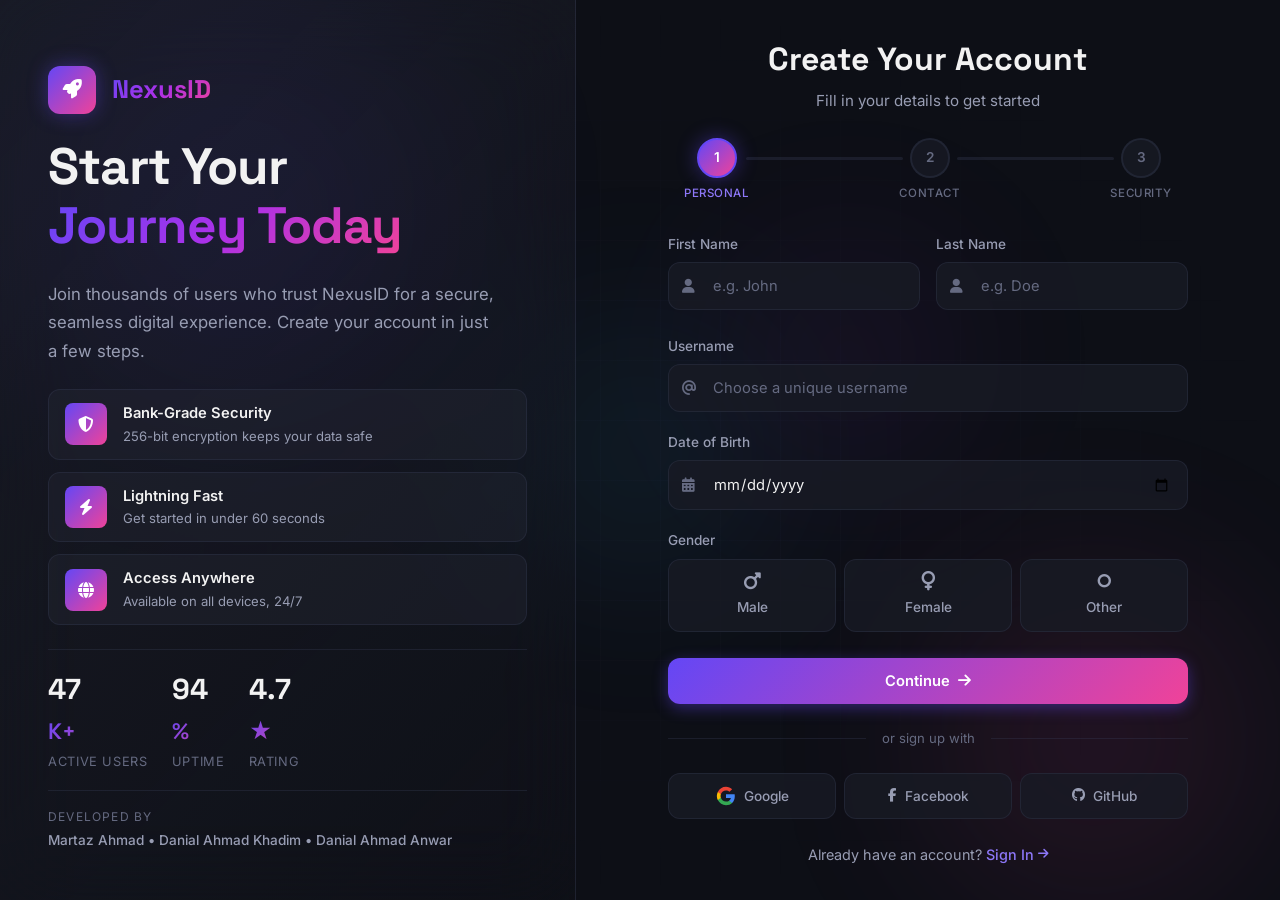
==== index.html @ b47edd1d "Rename signup.html to index.html" ====
<!DOCTYPE html>
<html lang="en">
<head>
    <meta charset="UTF-8">
    <meta name="viewport" content="width=device-width, initial-scale=1.0">
    <meta name="description" content="Create your account — Join us today and get started with a seamless experience.">
    <title>Create Your Account | Sign Up</title>
    <link rel="preconnect" href="https://fonts.googleapis.com">
    <link rel="preconnect" href="https://fonts.gstatic.com" crossorigin>
    <link href="https://fonts.googleapis.com/css2?family=Inter:wght@300;400;500;600;700;800&family=Space+Grotesk:wght@400;500;600;700&display=swap" rel="stylesheet">
    <link rel="stylesheet" href="https://cdnjs.cloudflare.com/ajax/libs/font-awesome/6.5.1/css/all.min.css">
    <link rel="stylesheet" href="styles.css">
</head>
<body>
    <!-- Animated Background -->
    <div class="bg-animation">
        <div class="bg-gradient-orb orb-1"></div>
        <div class="bg-gradient-orb orb-2"></div>
        <div class="bg-gradient-orb orb-3"></div>
        <div class="bg-gradient-orb orb-4"></div>
        <div class="grid-overlay"></div>
    </div>

    <!-- Floating Particles -->
    <div class="particles" id="particles"></div>

    <div class="page-wrapper">
        <!-- Left Panel — Branding -->
        <aside class="brand-panel">
            <div class="brand-content">
                <div class="brand-logo">
                    <div class="logo-icon">
                        <i class="fas fa-rocket"></i>
                    </div>
                    <span class="logo-text">NexusID</span>
                </div>
                <h1 class="brand-headline">Start Your<br><span class="gradient-text">Journey Today</span></h1>
                <p class="brand-description">Join thousands of users who trust NexusID for a secure, seamless digital experience. Create your account in just a few steps.</p>
                
                <div class="features-list">
                    <div class="feature-item" style="--delay: 0.1s">
                        <div class="feature-icon"><i class="fas fa-shield-halved"></i></div>
                        <div class="feature-text">
                            <strong>Bank-Grade Security</strong>
                            <span>256-bit encryption keeps your data safe</span>
                        </div>
                    </div>
                    <div class="feature-item" style="--delay: 0.2s">
                        <div class="feature-icon"><i class="fas fa-bolt"></i></div>
                        <div class="feature-text">
                            <strong>Lightning Fast</strong>
                            <span>Get started in under 60 seconds</span>
                        </div>
                    </div>
                    <div class="feature-item" style="--delay: 0.3s">
                        <div class="feature-icon"><i class="fas fa-globe"></i></div>
                        <div class="feature-text">
                            <strong>Access Anywhere</strong>
                            <span>Available on all devices, 24/7</span>
                        </div>
                    </div>
                </div>

                <div class="brand-stats">
                    <div class="stat-item">
                        <span class="stat-number" data-target="50">0</span><span class="stat-suffix">K+</span>
                        <span class="stat-label">Active Users</span>
                    </div>
                    <div class="stat-item">
                        <span class="stat-number" data-target="99">0</span><span class="stat-suffix">%</span>
                        <span class="stat-label">Uptime</span>
                    </div>
                    <div class="stat-item">
                        <span class="stat-number" data-target="4.9">0</span><span class="stat-suffix">★</span>
                        <span class="stat-label">Rating</span>
                    </div>
                </div>
            </div>

            <div class="brand-footer">
                <p class="team-credit">
                    <span class="team-label">Developed by</span>
                    <span class="team-members">Martaz Ahmad &bull; Danial Ahmad Khadim &bull; Danial Ahmad Anwar</span>
                </p>
            </div>
        </aside>

        <!-- Right Panel — Sign Up Form -->
        <main class="form-panel">
            <div class="form-container">
                <div class="form-header">
                    <div class="mobile-logo">
                        <div class="logo-icon"><i class="fas fa-rocket"></i></div>
                        <span class="logo-text">NexusID</span>
                    </div>
                    <h2 class="form-title">Create Your Account</h2>
                    <p class="form-subtitle">Fill in your details to get started</p>
                </div>

                <!-- Progress Steps -->
                <div class="progress-bar" id="progressBar">
                    <div class="progress-step active" data-step="1">
                        <div class="step-circle"><span>1</span></div>
                        <span class="step-label">Personal</span>
                    </div>
                    <div class="progress-line"><div class="progress-fill" id="progressFill1"></div></div>
                    <div class="progress-step" data-step="2">
                        <div class="step-circle"><span>2</span></div>
                        <span class="step-label">Contact</span>
                    </div>
                    <div class="progress-line"><div class="progress-fill" id="progressFill2"></div></div>
                    <div class="progress-step" data-step="3">
                        <div class="step-circle"><span>3</span></div>
                        <span class="step-label">Security</span>
                    </div>
                </div>

                <form id="signupForm" novalidate>
                    <!-- Step 1: Personal Info -->
                    <div class="form-step active" id="step1">
                        <div class="input-row">
                            <div class="input-group" id="group-firstName">
                                <label for="firstName">First Name</label>
                                <div class="input-wrapper">
                                    <i class="fas fa-user input-icon"></i>
                                    <input type="text" id="firstName" name="firstName" placeholder="e.g. John" required autocomplete="given-name">
                                    <span class="input-focus-border"></span>
                                </div>
                                <span class="error-message" id="error-firstName"></span>
                            </div>
                            <div class="input-group" id="group-lastName">
                                <label for="lastName">Last Name</label>
                                <div class="input-wrapper">
                                    <i class="fas fa-user input-icon"></i>
                                    <input type="text" id="lastName" name="lastName" placeholder="e.g. Doe" required autocomplete="family-name">
                                    <span class="input-focus-border"></span>
                                </div>
                                <span class="error-message" id="error-lastName"></span>
                            </div>
                        </div>

                        <div class="input-group" id="group-username">
                            <label for="username">Username</label>
                            <div class="input-wrapper">
                                <i class="fas fa-at input-icon"></i>
                                <input type="text" id="username" name="username" placeholder="Choose a unique username" required autocomplete="username">
                                <span class="input-focus-border"></span>
                                <span class="availability-indicator" id="usernameAvailability"></span>
                            </div>
                            <span class="error-message" id="error-username"></span>
                        </div>

                        <div class="input-group" id="group-dob">
                            <label for="dob">Date of Birth</label>
                            <div class="input-wrapper">
                                <i class="fas fa-calendar-days input-icon"></i>
                                <input type="date" id="dob" name="dob" required>
                                <span class="input-focus-border"></span>
                            </div>
                            <span class="error-message" id="error-dob"></span>
                        </div>

                        <div class="input-group" id="group-gender">
                            <label>Gender</label>
                            <div class="radio-group">
                                <label class="radio-card" for="male">
                                    <input type="radio" id="male" name="gender" value="male" required>
                                    <div class="radio-card-content">
                                        <i class="fas fa-mars"></i>
                                        <span>Male</span>
                                    </div>
                                </label>
                                <label class="radio-card" for="female">
                                    <input type="radio" id="female" name="gender" value="female">
                                    <div class="radio-card-content">
                                        <i class="fas fa-venus"></i>
                                        <span>Female</span>
                                    </div>
                                </label>
                                <label class="radio-card" for="other">
                                    <input type="radio" id="other" name="gender" value="other">
                                    <div class="radio-card-content">
                                        <i class="fas fa-genderless"></i>
                                        <span>Other</span>
                                    </div>
                                </label>
                            </div>
                            <span class="error-message" id="error-gender"></span>
                        </div>

                        <button type="button" class="btn btn-primary btn-next" onclick="nextStep(1)">
                            <span>Continue</span>
                            <i class="fas fa-arrow-right"></i>
                        </button>
                    </div>

                    <!-- Step 2: Contact Info -->
                    <div class="form-step" id="step2">
                        <div class="input-group" id="group-email">
                            <label for="email">Email Address</label>
                            <div class="input-wrapper">
                                <i class="fas fa-envelope input-icon"></i>
                                <input type="email" id="email" name="email" placeholder="you@example.com" required autocomplete="email">
                                <span class="input-focus-border"></span>
                            </div>
                            <span class="error-message" id="error-email"></span>
                        </div>

                        <div class="input-group" id="group-phone">
                            <label for="phone">Phone Number</label>
                            <div class="input-wrapper">
                                <i class="fas fa-phone input-icon"></i>
                                <input type="tel" id="phone" name="phone" placeholder="+92 300 1234567" autocomplete="tel">
                                <span class="input-focus-border"></span>
                            </div>
                            <span class="error-message" id="error-phone"></span>
                        </div>

                        <div class="input-group" id="group-country">
                            <label for="country">Country</label>
                            <div class="input-wrapper">
                                <i class="fas fa-earth-americas input-icon"></i>
                                <select id="country" name="country" required>
                                    <option value="" disabled selected>Select your country</option>
                                    <option value="PK">Pakistan</option>
                                    <option value="US">United States</option>
                                    <option value="UK">United Kingdom</option>
                                    <option value="CA">Canada</option>
                                    <option value="AU">Australia</option>
                                    <option value="IN">India</option>
                                    <option value="AE">UAE</option>
                                    <option value="SA">Saudi Arabia</option>
                                    <option value="DE">Germany</option>
                                    <option value="FR">France</option>
                                    <option value="CN">China</option>
                                    <option value="JP">Japan</option>
                                    <option value="other">Other</option>
                                </select>
                                <span class="input-focus-border"></span>
                            </div>
                            <span class="error-message" id="error-country"></span>
                        </div>

                        <div class="input-group" id="group-address">
                            <label for="address">Address <span class="optional-tag">Optional</span></label>
                            <div class="input-wrapper textarea-wrapper">
                                <i class="fas fa-location-dot input-icon"></i>
                                <textarea id="address" name="address" placeholder="Enter your full address" rows="3" autocomplete="street-address"></textarea>
                                <span class="input-focus-border"></span>
                            </div>
                        </div>

                        <div class="btn-row">
                            <button type="button" class="btn btn-secondary btn-back" onclick="prevStep(2)">
                                <i class="fas fa-arrow-left"></i>
                                <span>Back</span>
                            </button>
                            <button type="button" class="btn btn-primary btn-next" onclick="nextStep(2)">
                                <span>Continue</span>
                                <i class="fas fa-arrow-right"></i>
                            </button>
                        </div>
                    </div>

                    <!-- Step 3: Security -->
                    <div class="form-step" id="step3">
                        <div class="input-group" id="group-password">
                            <label for="password">Password</label>
                            <div class="input-wrapper">
                                <i class="fas fa-lock input-icon"></i>
                                <input type="password" id="password" name="password" placeholder="Create a strong password" required autocomplete="new-password">
                                <button type="button" class="toggle-password" onclick="togglePassword('password', this)" aria-label="Toggle password visibility">
                                    <i class="fas fa-eye"></i>
                                </button>
                                <span class="input-focus-border"></span>
                            </div>
                            <span class="error-message" id="error-password"></span>
                            <!-- Password Strength Meter -->
                            <div class="password-strength" id="passwordStrength">
                                <div class="strength-bars">
                                    <div class="strength-bar"></div>
                                    <div class="strength-bar"></div>
                                    <div class="strength-bar"></div>
                                    <div class="strength-bar"></div>
                                </div>
                                <span class="strength-text" id="strengthText">Password Strength</span>
                            </div>
                            <div class="password-requirements">
                                <div class="requirement" id="req-length"><i class="fas fa-circle"></i> At least 8 characters</div>
                                <div class="requirement" id="req-upper"><i class="fas fa-circle"></i> One uppercase letter</div>
                                <div class="requirement" id="req-lower"><i class="fas fa-circle"></i> One lowercase letter</div>
                                <div class="requirement" id="req-number"><i class="fas fa-circle"></i> One number</div>
                                <div class="requirement" id="req-special"><i class="fas fa-circle"></i> One special character</div>
                            </div>
                        </div>

                        <div class="input-group" id="group-confirmPassword">
                            <label for="confirmPassword">Confirm Password</label>
                            <div class="input-wrapper">
                                <i class="fas fa-lock input-icon"></i>
                                <input type="password" id="confirmPassword" name="confirmPassword" placeholder="Confirm your password" required autocomplete="new-password">
                                <button type="button" class="toggle-password" onclick="togglePassword('confirmPassword', this)" aria-label="Toggle password visibility">
                                    <i class="fas fa-eye"></i>
                                </button>
                                <span class="input-focus-border"></span>
                            </div>
                            <span class="error-message" id="error-confirmPassword"></span>
                        </div>

                        <div class="input-group checkbox-group" id="group-terms">
                            <label class="checkbox-label" for="terms">
                                <input type="checkbox" id="terms" name="terms" required>
                                <span class="checkbox-custom"><i class="fas fa-check"></i></span>
                                <span class="checkbox-text">I agree to the <a href="#" class="link">Terms of Service</a> and <a href="#" class="link">Privacy Policy</a></span>
                            </label>
                            <span class="error-message" id="error-terms"></span>
                        </div>

                        <div class="input-group checkbox-group">
                            <label class="checkbox-label" for="newsletter">
                                <input type="checkbox" id="newsletter" name="newsletter">
                                <span class="checkbox-custom"><i class="fas fa-check"></i></span>
                                <span class="checkbox-text">Send me updates, tips, and special offers via email</span>
                            </label>
                        </div>

                        <div class="btn-row">
                            <button type="button" class="btn btn-secondary btn-back" onclick="prevStep(3)">
                                <i class="fas fa-arrow-left"></i>
                                <span>Back</span>
                            </button>
                            <button type="submit" class="btn btn-primary btn-submit" id="submitBtn">
                                <span class="btn-text">Create Account</span>
                                <span class="btn-loader"><i class="fas fa-circle-notch fa-spin"></i></span>
                                <i class="fas fa-user-plus btn-icon"></i>
                            </button>
                        </div>
                    </div>
                </form>

                <!-- Social Sign Up -->
                <div class="social-divider" id="socialDivider">
                    <span>or sign up with</span>
                </div>
                <div class="social-buttons" id="socialButtons">
                    <button class="btn-social btn-google" id="btnGoogleSignup" type="button">
                        <svg viewBox="0 0 24 24" width="20" height="20"><path fill="#4285F4" d="M22.56 12.25c0-.78-.07-1.53-.2-2.25H12v4.26h5.92a5.06 5.06 0 0 1-2.2 3.32v2.77h3.57c2.08-1.92 3.28-4.74 3.28-8.1z"/><path fill="#34A853" d="M12 23c2.97 0 5.46-.98 7.28-2.66l-3.57-2.77c-.98.66-2.23 1.06-3.71 1.06-2.86 0-5.29-1.93-6.16-4.53H2.18v2.84C3.99 20.53 7.7 23 12 23z"/><path fill="#FBBC05" d="M5.84 14.09c-.22-.66-.35-1.36-.35-2.09s.13-1.43.35-2.09V7.07H2.18C1.43 8.55 1 10.22 1 12s.43 3.45 1.18 4.93l2.85-2.22.81-.62z"/><path fill="#EA4335" d="M12 5.38c1.62 0 3.06.56 4.21 1.64l3.15-3.15C17.45 2.09 14.97 1 12 1 7.7 1 3.99 3.47 2.18 7.07l3.66 2.84c.87-2.6 3.3-4.53 6.16-4.53z"/></svg>
                        <span>Google</span>
                    </button>
                    <button class="btn-social btn-facebook" id="btnFacebookSignup" type="button">
                        <i class="fab fa-facebook-f"></i>
                        <span>Facebook</span>
                    </button>
                    <button class="btn-social btn-github" id="btnGithubSignup" type="button">
                        <i class="fab fa-github"></i>
                        <span>GitHub</span>
                    </button>
                </div>

                <p class="form-footer" id="formFooter">
                    Already have an account? <a href="login.html" class="link">Sign In <i class="fas fa-arrow-right"></i></a>
                </p>
            </div>
        </main>
    </div>

    <!-- Success Modal -->
    <div class="modal-overlay" id="successModal">
        <div class="modal-content">
            <div class="success-animation">
                <div class="success-checkmark">
                    <svg viewBox="0 0 52 52">
                        <circle cx="26" cy="26" r="25" fill="none"/>
                        <path fill="none" d="M14.1 27.2l7.1 7.2 16.7-16.8"/>
                    </svg>
                </div>
            </div>
            <h3>Account Created!</h3>
            <p>Welcome aboard! Your account has been successfully created.</p>
            <a href="login.html" class="btn btn-primary">
                <span>Continue to Login</span>
                <i class="fas fa-arrow-right"></i>
            </a>
        </div>
    </div>

    <script src="script.js"></script>
</body>
</html>
---- styles.css ----
/* ============================================
   NexusID — Premium Authentication Forms  
   Developed by: Martaz Ahmad, Danial Ahmad Khadim, Danial Ahmad Anwar
   ============================================ */

:root {
    --primary-hue: 250;
    --primary: hsl(var(--primary-hue), 90%, 62%);
    --primary-light: hsl(var(--primary-hue), 90%, 72%);
    --primary-dark: hsl(var(--primary-hue), 90%, 48%);
    --primary-glow: hsla(var(--primary-hue), 90%, 62%, 0.4);
    --accent-hue: 330;
    --accent: hsl(var(--accent-hue), 85%, 60%);
    --bg-primary: hsl(230, 25%, 7%);
    --bg-elevated: hsl(230, 18%, 13%);
    --bg-input: hsla(230, 20%, 12%, 0.8);
    --bg-input-focus: hsla(230, 20%, 14%, 0.95);
    --border-subtle: hsla(230, 20%, 30%, 0.3);
    --border-focus: hsla(var(--primary-hue), 90%, 62%, 0.6);
    --border-hover: hsla(230, 20%, 40%, 0.5);
    --text-primary: hsl(0, 0%, 95%);
    --text-secondary: hsl(230, 15%, 65%);
    --text-muted: hsl(230, 12%, 45%);
    --success: hsl(150, 75%, 50%);
    --error: hsl(0, 80%, 60%);
    --warning: hsl(40, 90%, 55%);
    --gradient-primary: linear-gradient(135deg, var(--primary), var(--accent));
    --gradient-brand: linear-gradient(135deg, hsl(250, 90%, 62%), hsl(280, 80%, 55%), hsl(330, 85%, 60%));
    --gradient-glass: linear-gradient(135deg, hsla(230, 18%, 20%, 0.4), hsla(230, 18%, 10%, 0.2));
    --font-primary: 'Inter', -apple-system, sans-serif;
    --font-display: 'Space Grotesk', 'Inter', sans-serif;
    --radius-sm: 8px;
    --radius-md: 12px;
    --radius-lg: 16px;
    --radius-xl: 20px;
    --shadow-input: 0 0 0 3px hsla(var(--primary-hue), 90%, 62%, 0.15);
    --transition-fast: 150ms cubic-bezier(0.4, 0, 0.2, 1);
    --transition-base: 250ms cubic-bezier(0.4, 0, 0.2, 1);
    --transition-smooth: 400ms cubic-bezier(0.16, 1, 0.3, 1);
    --transition-spring: 500ms cubic-bezier(0.34, 1.56, 0.64, 1);
}

*, *::before, *::after { margin:0; padding:0; box-sizing:border-box; }
html { font-size:16px; scroll-behavior:smooth; -webkit-font-smoothing:antialiased; }
body { font-family:var(--font-primary); background:var(--bg-primary); color:var(--text-primary); min-height:100vh; overflow-x:hidden; line-height:1.6; }
a { text-decoration:none; color:inherit; }
button { cursor:pointer; border:none; background:none; font-family:inherit; }
input, select, textarea { font-family:inherit; font-size:inherit; outline:none; border:none; }
::selection { background:var(--primary); color:white; }

/* === Animated Background === */
.bg-animation { position:fixed; inset:0; z-index:0; overflow:hidden; pointer-events:none; }
.bg-gradient-orb { position:absolute; border-radius:50%; filter:blur(80px); opacity:0.35; animation:orbFloat 20s ease-in-out infinite; }
.orb-1 { width:600px; height:600px; background:radial-gradient(circle, hsla(250,90%,62%,0.5), transparent 70%); top:-10%; left:-5%; }
.orb-2 { width:500px; height:500px; background:radial-gradient(circle, hsla(330,85%,60%,0.4), transparent 70%); bottom:-10%; right:-5%; animation-delay:-5s; animation-duration:25s; }
.orb-3 { width:400px; height:400px; background:radial-gradient(circle, hsla(200,80%,55%,0.35), transparent 70%); top:50%; left:50%; transform:translate(-50%,-50%); animation-delay:-10s; animation-duration:30s; }
.orb-4 { width:350px; height:350px; background:radial-gradient(circle, hsla(280,80%,55%,0.3), transparent 70%); top:20%; right:20%; animation-delay:-15s; animation-duration:22s; }
@keyframes orbFloat { 0%,100%{transform:translate(0,0) scale(1)} 25%{transform:translate(50px,-60px) scale(1.1)} 50%{transform:translate(-30px,40px) scale(0.95)} 75%{transform:translate(40px,20px) scale(1.05)} }
.grid-overlay { position:absolute; inset:0; background-image:linear-gradient(hsla(230,20%,30%,0.06) 1px, transparent 1px),linear-gradient(90deg, hsla(230,20%,30%,0.06) 1px, transparent 1px); background-size:60px 60px; mask-image:radial-gradient(ellipse at center, black 20%, transparent 70%); -webkit-mask-image:radial-gradient(ellipse at center, black 20%, transparent 70%); }
.particles { position:fixed; inset:0; z-index:0; pointer-events:none; overflow:hidden; }
.particle { position:absolute; width:3px; height:3px; background:var(--primary-light); border-radius:50%; opacity:0; animation:particleFloat linear infinite; }
@keyframes particleFloat { 0%{opacity:0;transform:translateY(100vh) scale(0)} 10%{opacity:0.6} 90%{opacity:0.6} 100%{opacity:0;transform:translateY(-10vh) scale(1)} }

/* === Layout === */
.page-wrapper { position:relative; z-index:1; display:flex; min-height:100vh; }

/* === Brand Panel === */
.brand-panel { position:sticky; top:0; width:45%; height:100vh; display:flex; flex-direction:column; justify-content:space-between; padding:3rem; background:var(--gradient-glass); backdrop-filter:blur(40px); -webkit-backdrop-filter:blur(40px); border-right:1px solid var(--border-subtle); overflow-y:auto; }
.brand-content { flex:1; display:flex; flex-direction:column; justify-content:center; gap:1.5rem; }
.brand-logo { display:flex; align-items:center; gap:1rem; }
.logo-icon { width:48px; height:48px; background:var(--gradient-primary); border-radius:var(--radius-md); display:flex; align-items:center; justify-content:center; font-size:1.2rem; color:white; box-shadow:0 0 20px var(--primary-glow); animation:logoPulse 3s ease-in-out infinite; }
@keyframes logoPulse { 0%,100%{box-shadow:0 0 20px var(--primary-glow)} 50%{box-shadow:0 0 40px var(--primary-glow), 0 0 60px hsla(var(--primary-hue),90%,62%,0.2)} }
.logo-text { font-family:var(--font-display); font-size:1.6rem; font-weight:700; background:var(--gradient-brand); -webkit-background-clip:text; -webkit-text-fill-color:transparent; background-clip:text; }
.brand-headline { font-family:var(--font-display); font-size:3.2rem; font-weight:800; line-height:1.15; letter-spacing:-0.02em; }
.gradient-text { background:var(--gradient-brand); -webkit-background-clip:text; -webkit-text-fill-color:transparent; background-clip:text; }
.brand-description { font-size:1.05rem; color:var(--text-secondary); line-height:1.7; max-width:450px; }

/* Features */
.features-list { display:flex; flex-direction:column; gap:0.75rem; }
.feature-item { display:flex; align-items:center; gap:1rem; padding:0.75rem 1rem; background:hsla(230,18%,18%,0.4); border:1px solid var(--border-subtle); border-radius:var(--radius-md); transition:all var(--transition-base); animation:featureSlide 0.6s ease-out backwards; animation-delay:var(--delay); }
.feature-item:hover { background:hsla(230,18%,22%,0.5); border-color:var(--border-hover); transform:translateX(4px); }
@keyframes featureSlide { from{opacity:0;transform:translateX(-20px)} to{opacity:1;transform:translateX(0)} }
.feature-icon { width:42px; height:42px; min-width:42px; background:var(--gradient-primary); border-radius:var(--radius-sm); display:flex; align-items:center; justify-content:center; font-size:1rem; color:white; }
.feature-text { display:flex; flex-direction:column; }
.feature-text strong { font-size:0.92rem; font-weight:600; }
.feature-text span { font-size:0.82rem; color:var(--text-secondary); }

/* Stats */
.brand-stats { display:flex; gap:1.5rem; padding-top:1rem; border-top:1px solid var(--border-subtle); }
.stat-item { display:flex; flex-direction:column; gap:2px; }
.stat-number { font-family:var(--font-display); font-size:1.8rem; font-weight:700; }
.stat-suffix { font-family:var(--font-display); font-size:1.4rem; font-weight:600; background:var(--gradient-primary); -webkit-background-clip:text; -webkit-text-fill-color:transparent; background-clip:text; }
.stat-label { font-size:0.8rem; color:var(--text-muted); text-transform:uppercase; letter-spacing:0.05em; }
.brand-footer { padding-top:1rem; border-top:1px solid var(--border-subtle); }
.team-credit { display:flex; flex-direction:column; gap:4px; }
.team-label { font-size:0.75rem; color:var(--text-muted); text-transform:uppercase; letter-spacing:0.1em; }
.team-members { font-size:0.85rem; color:var(--text-secondary); font-weight:500; }
.mobile-logo { display:none; align-items:center; gap:0.5rem; margin-bottom:1rem; }

/* === Form Panel === */
.form-panel { flex:1; display:flex; align-items:center; justify-content:center; padding:2rem; overflow-y:auto; }
.form-container { width:100%; max-width:520px; animation:formAppear 0.8s ease-out; }
@keyframes formAppear { from{opacity:0;transform:translateY(20px)} to{opacity:1;transform:translateY(0)} }
.form-header { text-align:center; margin-bottom:1.5rem; }
.form-title { font-family:var(--font-display); font-size:2rem; font-weight:700; margin-bottom:0.25rem; }
.form-subtitle { font-size:0.95rem; color:var(--text-secondary); }

/* === Progress Bar === */
.progress-bar { display:flex; align-items:center; justify-content:center; margin-bottom:2rem; padding:0 1rem; }
.progress-step { display:flex; flex-direction:column; align-items:center; gap:6px; position:relative; z-index:2; }
.step-circle { width:40px; height:40px; border-radius:50%; background:var(--bg-input); border:2px solid var(--border-subtle); display:flex; align-items:center; justify-content:center; font-weight:600; font-size:0.85rem; color:var(--text-muted); transition:all var(--transition-smooth); }
.progress-step.active .step-circle { background:var(--gradient-primary); border-color:var(--primary); color:white; box-shadow:0 0 20px var(--primary-glow); }
.progress-step.completed .step-circle { background:var(--success); border-color:var(--success); color:white; }
.progress-step.completed .step-circle span { display:none; }
.progress-step.completed .step-circle::after { content:'\f00c'; font-family:'Font Awesome 6 Free'; font-weight:900; font-size:0.8rem; }
.step-label { font-size:0.72rem; font-weight:500; color:var(--text-muted); text-transform:uppercase; letter-spacing:0.05em; transition:color var(--transition-base); }
.progress-step.active .step-label { color:var(--primary-light); }
.progress-step.completed .step-label { color:var(--success); }
.progress-line { flex:1; height:3px; background:var(--border-subtle); border-radius:2px; margin:0 -4px; margin-bottom:22px; position:relative; overflow:hidden; z-index:1; }
.progress-fill { height:100%; background:var(--gradient-primary); border-radius:2px; width:0%; transition:width 0.6s cubic-bezier(0.16,1,0.3,1); }

/* === Form Steps === */
.form-step { display:none; animation:stepIn 0.5s ease-out; }
.form-step.active { display:block; }
@keyframes stepIn { from{opacity:0;transform:translateX(30px)} to{opacity:1;transform:translateX(0)} }

/* === Inputs === */
.input-row { display:grid; grid-template-columns:1fr 1fr; gap:1rem; }
.input-group { margin-bottom:1.25rem; position:relative; }
.input-group label { display:block; font-size:0.85rem; font-weight:500; color:var(--text-secondary); margin-bottom:0.4rem; transition:color var(--transition-fast); }
.input-group:focus-within label { color:var(--primary-light); }
.optional-tag { font-size:0.72rem; color:var(--text-muted); font-weight:400; font-style:italic; margin-left:4px; }
.input-wrapper { position:relative; display:flex; align-items:center; }
.input-icon { position:absolute; left:14px; font-size:0.9rem; color:var(--text-muted); z-index:2; transition:color var(--transition-fast); pointer-events:none; }
.input-wrapper:focus-within .input-icon { color:var(--primary-light); }
.input-wrapper input, .input-wrapper select, .input-wrapper textarea { width:100%; padding:14px 16px 14px 44px; background:var(--bg-input); border:1.5px solid var(--border-subtle); border-radius:var(--radius-md); color:var(--text-primary); font-size:0.92rem; transition:all var(--transition-base); }
.input-wrapper textarea { resize:vertical; min-height:80px; }
.input-wrapper select { appearance:none; cursor:pointer; background-image:url("data:image/svg+xml,%3Csvg xmlns='http://www.w3.org/2000/svg' width='12' height='12' viewBox='0 0 12 12'%3E%3Cpath fill='%236b7280' d='M6 8L1 3h10z'/%3E%3C/svg%3E"); background-repeat:no-repeat; background-position:right 14px center; padding-right:36px; }
.input-wrapper input:hover, .input-wrapper select:hover, .input-wrapper textarea:hover { border-color:var(--border-hover); }
.input-wrapper input:focus, .input-wrapper select:focus, .input-wrapper textarea:focus { border-color:var(--border-focus); background:var(--bg-input-focus); box-shadow:var(--shadow-input); }
.input-wrapper input::placeholder, .input-wrapper textarea::placeholder { color:var(--text-muted); }
.input-focus-border { position:absolute; bottom:0; left:50%; width:0; height:2px; background:var(--gradient-primary); border-radius:0 0 var(--radius-md) var(--radius-md); transition:all var(--transition-smooth); transform:translateX(-50%); }
.input-wrapper:focus-within .input-focus-border { width:100%; }
.availability-indicator { position:absolute; right:14px; font-size:0.75rem; font-weight:600; opacity:0; transition:opacity var(--transition-fast); }
.availability-indicator.available { color:var(--success); opacity:1; }
.availability-indicator.taken { color:var(--error); opacity:1; }
.toggle-password { position:absolute; right:14px; color:var(--text-muted); font-size:0.9rem; padding:4px; z-index:2; transition:color var(--transition-fast); }
.toggle-password:hover { color:var(--text-secondary); }

/* Error / Success */
.input-group.has-error .input-wrapper input, .input-group.has-error .input-wrapper select, .input-group.has-error .input-wrapper textarea { border-color:var(--error); background:hsla(0,80%,60%,0.05); }
.input-group.has-error .input-icon { color:var(--error); }
.input-group.has-error label { color:var(--error); }
.error-message { display:block; font-size:0.78rem; color:var(--error); margin-top:6px; opacity:0; transform:translateY(-4px); transition:all var(--transition-fast); }
.input-group.has-error .error-message { opacity:1; transform:translateY(0); }
.input-group.has-success .input-wrapper input { border-color:var(--success); }
.input-group.has-success .input-icon { color:var(--success); }

/* === Radio Cards === */
.radio-group { display:grid; grid-template-columns:repeat(3,1fr); gap:0.5rem; }
.radio-card { cursor:pointer; }
.radio-card input { display:none; }
.radio-card-content { display:flex; flex-direction:column; align-items:center; gap:6px; padding:0.75rem 0.5rem; background:var(--bg-input); border:1.5px solid var(--border-subtle); border-radius:var(--radius-md); transition:all var(--transition-base); font-size:0.85rem; color:var(--text-secondary); }
.radio-card-content i { font-size:1.2rem; }
.radio-card:hover .radio-card-content { border-color:var(--border-hover); background:var(--bg-input-focus); }
.radio-card input:checked + .radio-card-content { border-color:var(--primary); background:hsla(var(--primary-hue),90%,62%,0.1); color:var(--primary-light); box-shadow:0 0 20px hsla(var(--primary-hue),90%,62%,0.1); }

/* === Password Strength === */
.password-strength { display:flex; align-items:center; gap:0.5rem; margin-top:0.5rem; }
.strength-bars { display:flex; gap:4px; flex:1; }
.strength-bar { height:4px; flex:1; border-radius:2px; background:var(--border-subtle); transition:all var(--transition-base); }
.strength-text { font-size:0.72rem; font-weight:600; color:var(--text-muted); min-width:90px; text-align:right; }
.password-strength[data-strength="weak"] .strength-bar:nth-child(1) { background:var(--error); }
.password-strength[data-strength="weak"] .strength-text { color:var(--error); }
.password-strength[data-strength="fair"] .strength-bar:nth-child(1), .password-strength[data-strength="fair"] .strength-bar:nth-child(2) { background:var(--warning); }
.password-strength[data-strength="fair"] .strength-text { color:var(--warning); }
.password-strength[data-strength="good"] .strength-bar:nth-child(1), .password-strength[data-strength="good"] .strength-bar:nth-child(2), .password-strength[data-strength="good"] .strength-bar:nth-child(3) { background:hsl(90,65%,50%); }
.password-strength[data-strength="good"] .strength-text { color:hsl(90,65%,50%); }
.password-strength[data-strength="strong"] .strength-bar { background:var(--success); }
.password-strength[data-strength="strong"] .strength-text { color:var(--success); }
.password-requirements { display:grid; grid-template-columns:1fr 1fr; gap:6px; margin-top:0.5rem; }
.requirement { font-size:0.75rem; color:var(--text-muted); display:flex; align-items:center; gap:6px; transition:color var(--transition-fast); }
.requirement i { font-size:0.4rem; transition:all var(--transition-fast); }
.requirement.met { color:var(--success); }
.requirement.met i { font-size:0.65rem; }
.requirement.met i::before { content:'\f00c'; font-family:'Font Awesome 6 Free'; font-weight:900; }

/* === Checkbox === */
.checkbox-group { margin-bottom:0.75rem !important; }
.checkbox-label { display:flex; align-items:flex-start; gap:0.5rem; cursor:pointer; user-select:none; }
.checkbox-label input { display:none; }
.checkbox-custom { width:20px; height:20px; min-width:20px; border:1.5px solid var(--border-subtle); border-radius:5px; display:flex; align-items:center; justify-content:center; transition:all var(--transition-base); margin-top:1px; }
.checkbox-custom i { font-size:0.6rem; color:white; opacity:0; transform:scale(0); transition:all var(--transition-spring); }
.checkbox-label input:checked + .checkbox-custom { background:var(--gradient-primary); border-color:var(--primary); }
.checkbox-label input:checked + .checkbox-custom i { opacity:1; transform:scale(1); }
.checkbox-text { font-size:0.85rem; color:var(--text-secondary); line-height:1.5; }

/* === Buttons === */
.btn { display:inline-flex; align-items:center; justify-content:center; gap:0.5rem; padding:14px 28px; border-radius:var(--radius-md); font-size:0.92rem; font-weight:600; transition:all var(--transition-base); position:relative; overflow:hidden; }
.btn::before { content:''; position:absolute; inset:0; background:linear-gradient(135deg, hsla(0,0%,100%,0.1), transparent); opacity:0; transition:opacity var(--transition-fast); }
.btn:hover::before { opacity:1; }
.btn-primary { background:var(--gradient-primary); color:white; box-shadow:0 4px 15px var(--primary-glow); width:100%; }
.btn-primary:hover { transform:translateY(-2px); box-shadow:0 8px 25px var(--primary-glow); }
.btn-primary:active { transform:translateY(0); }
.btn-secondary { background:var(--bg-input); color:var(--text-secondary); border:1.5px solid var(--border-subtle); }
.btn-secondary:hover { border-color:var(--border-hover); color:var(--text-primary); }
.btn-row { display:flex; gap:1rem; }
.btn-row .btn-secondary { width:auto; padding:14px 20px; }
.btn-row .btn-primary { flex:1; }
.btn-submit .btn-loader { display:none; }
.btn-submit.loading .btn-text { opacity:0; }
.btn-submit.loading .btn-icon { display:none; }
.btn-submit.loading .btn-loader { display:block; position:absolute; }

/* === Social === */
.social-divider { display:flex; align-items:center; gap:1rem; margin:1.5rem 0; }
.social-divider::before, .social-divider::after { content:''; flex:1; height:1px; background:var(--border-subtle); }
.social-divider span { font-size:0.82rem; color:var(--text-muted); white-space:nowrap; }
.social-buttons { display:grid; grid-template-columns:repeat(3,1fr); gap:0.5rem; }
.btn-social { display:flex; align-items:center; justify-content:center; gap:0.5rem; padding:12px 16px; background:var(--bg-input); border:1.5px solid var(--border-subtle); border-radius:var(--radius-md); color:var(--text-secondary); font-size:0.85rem; font-weight:500; transition:all var(--transition-base); }
.btn-social:hover { border-color:var(--border-hover); background:var(--bg-input-focus); transform:translateY(-2px); }
.btn-google:hover { border-color:hsl(5,69%,54%); }
.btn-facebook:hover { border-color:hsl(220,46%,48%); }
.btn-github:hover { border-color:hsl(0,0%,45%); }
.form-footer { text-align:center; margin-top:1.5rem; font-size:0.9rem; color:var(--text-secondary); }
.link { color:var(--primary-light); font-weight:500; transition:all var(--transition-fast); display:inline-flex; align-items:center; gap:4px; }
.link:hover { color:var(--primary); text-decoration:underline; }
.link i { font-size:0.75rem; transition:transform var(--transition-fast); }
.link:hover i { transform:translateX(3px); }

/* === Login === */
.login-container { max-width:460px; }
.login-avatar { margin:0 auto 1rem; }
.avatar-ring { width:90px; height:90px; margin:0 auto; border-radius:50%; padding:3px; background:var(--gradient-primary); animation:ringPulse 3s ease-in-out infinite; }
@keyframes ringPulse { 0%,100%{box-shadow:0 0 20px var(--primary-glow)} 50%{box-shadow:0 0 40px var(--primary-glow)} }
.avatar-circle { width:100%; height:100%; border-radius:50%; background:var(--bg-elevated); display:flex; align-items:center; justify-content:center; }
.avatar-circle i { font-size:2rem; background:var(--gradient-primary); -webkit-background-clip:text; -webkit-text-fill-color:transparent; background-clip:text; }
.form-options { display:flex; align-items:center; justify-content:space-between; margin-bottom:1.25rem; }
.remember-me { margin-bottom:0 !important; }
.forgot-link { font-size:0.85rem; }

/* === Modals === */
.modal-overlay { position:fixed; inset:0; background:hsla(230,25%,5%,0.85); backdrop-filter:blur(8px); display:flex; align-items:center; justify-content:center; z-index:1000; opacity:0; visibility:hidden; transition:all var(--transition-base); }
.modal-overlay.active { opacity:1; visibility:visible; }
.modal-content { background:var(--bg-elevated); border:1px solid var(--border-subtle); border-radius:var(--radius-xl); padding:2rem 1.5rem; text-align:center; max-width:420px; width:90%; transform:scale(0.9) translateY(20px); transition:transform var(--transition-spring); position:relative; }
.modal-overlay.active .modal-content { transform:scale(1) translateY(0); }
.modal-close { position:absolute; top:16px; right:16px; width:36px; height:36px; border-radius:50%; display:flex; align-items:center; justify-content:center; color:var(--text-muted); background:var(--bg-input); transition:all var(--transition-fast); }
.modal-close:hover { color:var(--text-primary); }
.modal-icon { width:70px; height:70px; margin:0 auto 1rem; background:var(--gradient-primary); border-radius:50%; display:flex; align-items:center; justify-content:center; font-size:1.5rem; color:white; box-shadow:0 0 40px var(--primary-glow); }
.modal-content h3 { font-family:var(--font-display); font-size:1.5rem; margin-bottom:0.5rem; }
.modal-content p { color:var(--text-secondary); font-size:0.92rem; margin-bottom:1.5rem; }
.forgot-modal .input-group { text-align:left; margin-bottom:1rem; }

/* === Success Animation === */
.success-animation { margin-bottom:1rem; }
.success-checkmark { width:80px; height:80px; margin:0 auto; }
.success-checkmark svg { width:100%; height:100%; }
.success-checkmark circle { stroke:var(--success); stroke-width:2; stroke-dasharray:166; stroke-dashoffset:166; animation:circleAnim 0.6s ease-in-out 0.2s forwards; }
.success-checkmark path { stroke:var(--success); stroke-width:3; stroke-linecap:round; stroke-linejoin:round; stroke-dasharray:48; stroke-dashoffset:48; animation:checkAnim 0.4s ease-in-out 0.6s forwards; }
@keyframes circleAnim { to{stroke-dashoffset:0} }
@keyframes checkAnim { to{stroke-dashoffset:0} }

/* === Toast === */
.toast { position:fixed; top:24px; right:24px; background:var(--bg-elevated); border:1px solid var(--success); border-radius:var(--radius-md); padding:1rem 1.25rem; display:flex; align-items:center; gap:1rem; z-index:1100; transform:translateX(120%); transition:transform var(--transition-spring); box-shadow:0 8px 32px hsla(150,75%,50%,0.15); overflow:hidden; }
.toast.active { transform:translateX(0); }
.toast-icon { font-size:1.3rem; color:var(--success); }
.toast-content { display:flex; flex-direction:column; }
.toast-content strong { font-size:0.9rem; }
.toast-content span { font-size:0.8rem; color:var(--text-secondary); }
.toast-progress { position:absolute; bottom:0; left:0; height:3px; background:var(--success); width:100%; }
.toast.active .toast-progress { animation:progressShrink 3s linear forwards; }
@keyframes progressShrink { from{width:100%} to{width:0%} }

/* === Responsive === */
@media (max-width:1024px) { .brand-panel{width:40%;padding:1.5rem} .brand-headline{font-size:2.4rem} }
@media (max-width:768px) { .page-wrapper{flex-direction:column} .brand-panel{display:none} .mobile-logo{display:flex;justify-content:center} .form-panel{padding:1.5rem 1rem;min-height:100vh} .input-row{grid-template-columns:1fr} .password-requirements{grid-template-columns:1fr} .social-buttons{grid-template-columns:1fr} }
@media (max-width:480px) { .form-title{font-size:1.5rem} .btn{padding:12px 20px;font-size:0.88rem} .radio-group{gap:6px} .radio-card-content{padding:0.5rem 4px;font-size:0.78rem} .toast{left:16px;right:16px} }

::-webkit-scrollbar { width:6px; }
::-webkit-scrollbar-track { background:transparent; }
::-webkit-scrollbar-thumb { background:var(--border-subtle); border-radius:3px; }
::-webkit-scrollbar-thumb:hover { background:var(--border-hover); }
*:focus-visible { outline:2px solid var(--primary); outline-offset:2px; }
input:focus-visible, select:focus-visible, textarea:focus-visible { outline:none; }
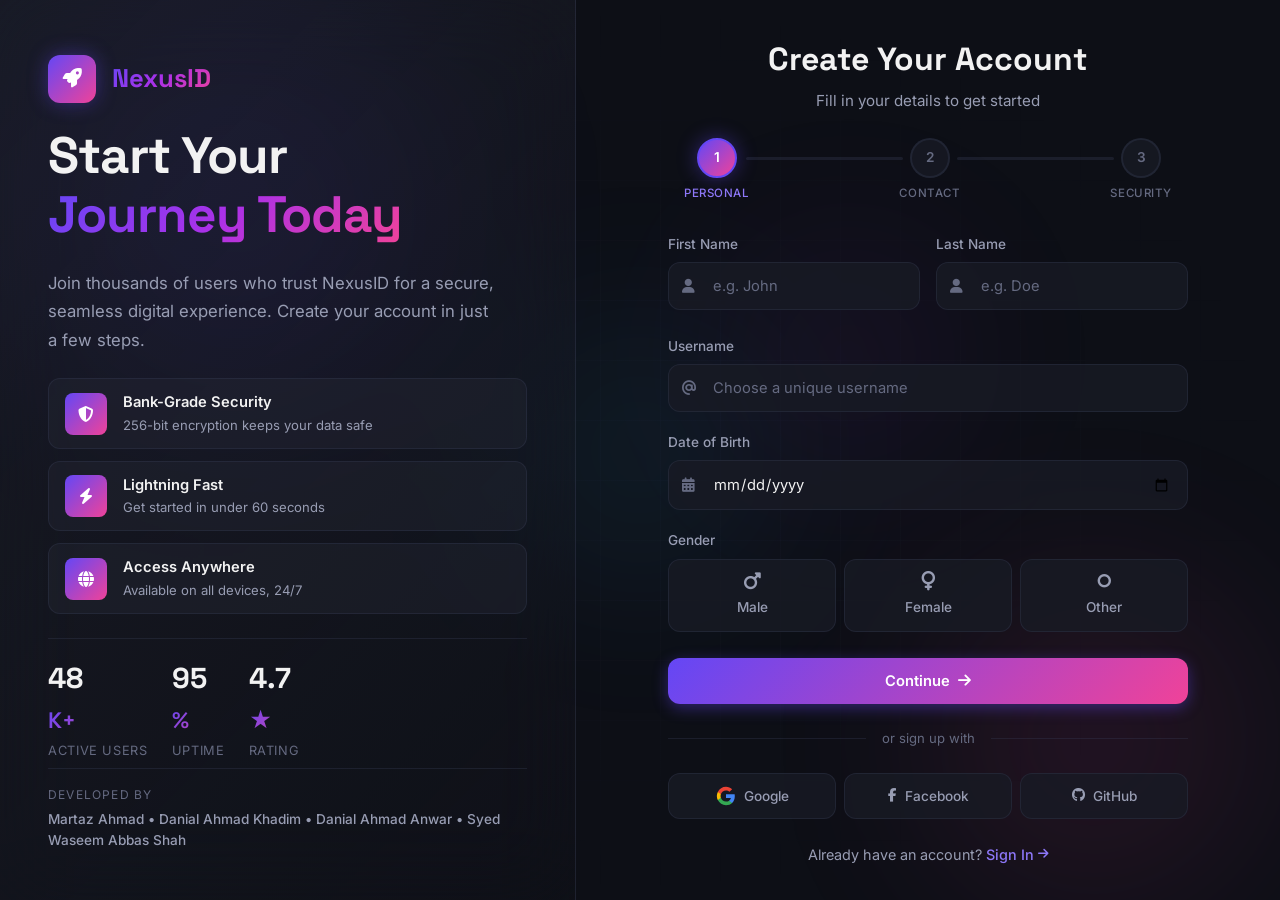
==== commit 914e6d26: "Update index.html" ====
--- a/index.html
+++ b/index.html
@@ -80,7 +80,7 @@
             <div class="brand-footer">
                 <p class="team-credit">
                     <span class="team-label">Developed by</span>
-                    <span class="team-members">Martaz Ahmad &bull; Danial Ahmad Khadim &bull; Danial Ahmad Anwar</span>
+                    <span class="team-members">Martaz Ahmad &bull; Danial Ahmad Khadim &bull; Danial Ahmad Anwar &bull; Syed Waseem Abbas Shah</span>
                 </p>
             </div>
         </aside>
